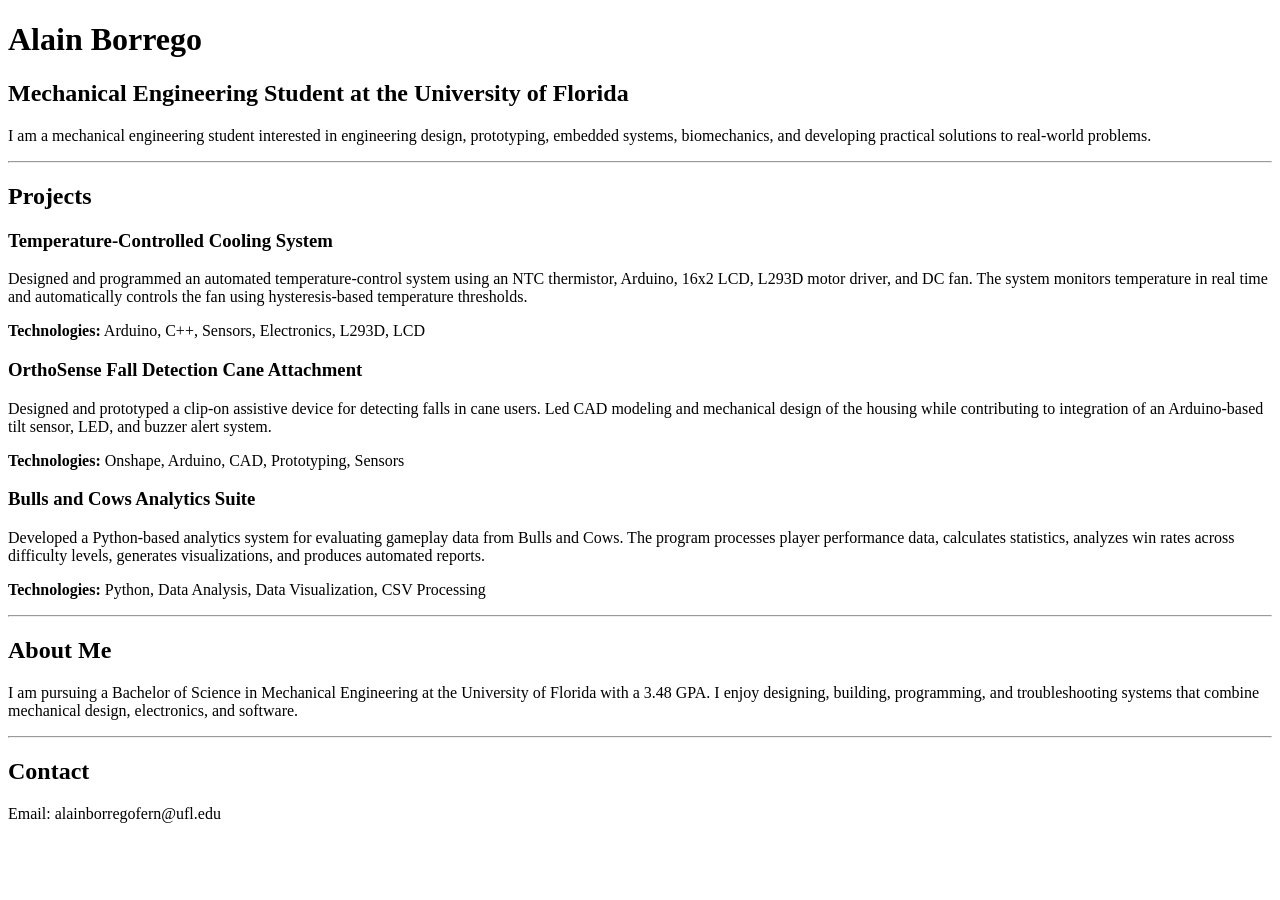
==== index.html @ 7f2467f6 "Create Portfolio Homepage" ====
<!DOCTYPE html>
<html lang="en">

<head>
    <meta charset="UTF-8">
    <meta name="viewport" content="width=device-width, initial-scale=1.0">

    <title>Alain Borrego | Mechanical Engineering</title>
</head>

<body>

    <h1>Alain Borrego</h1>

    <h2>Mechanical Engineering Student at the University of Florida</h2>

    <p>
        I am a mechanical engineering student interested in engineering design,
        prototyping, embedded systems, biomechanics, and developing practical
        solutions to real-world problems.
    </p>

    <hr>

    <h2>Projects</h2>

    <h3>Temperature-Controlled Cooling System</h3>

    <p>
        Designed and programmed an automated temperature-control system using
        an NTC thermistor, Arduino, 16x2 LCD, L293D motor driver, and DC fan.
        The system monitors temperature in real time and automatically controls
        the fan using hysteresis-based temperature thresholds.
    </p>

    <p>
        <strong>Technologies:</strong>
        Arduino, C++, Sensors, Electronics, L293D, LCD
    </p>


    <h3>OrthoSense Fall Detection Cane Attachment</h3>

    <p>
        Designed and prototyped a clip-on assistive device for detecting falls
        in cane users. Led CAD modeling and mechanical design of the housing
        while contributing to integration of an Arduino-based tilt sensor,
        LED, and buzzer alert system.
    </p>

    <p>
        <strong>Technologies:</strong>
        Onshape, Arduino, CAD, Prototyping, Sensors
    </p>


    <h3>Bulls and Cows Analytics Suite</h3>

    <p>
        Developed a Python-based analytics system for evaluating gameplay data
        from Bulls and Cows. The program processes player performance data,
        calculates statistics, analyzes win rates across difficulty levels,
        generates visualizations, and produces automated reports.
    </p>

    <p>
        <strong>Technologies:</strong>
        Python, Data Analysis, Data Visualization, CSV Processing
    </p>

    <hr>

    <h2>About Me</h2>

    <p>
        I am pursuing a Bachelor of Science in Mechanical Engineering at the
        University of Florida with a 3.48 GPA. I enjoy designing, building,
        programming, and troubleshooting systems that combine mechanical
        design, electronics, and software.
    </p>

    <hr>

    <h2>Contact</h2>

    <p>
        Email: alainborregofern@ufl.edu
    </p>

</body>

</html>
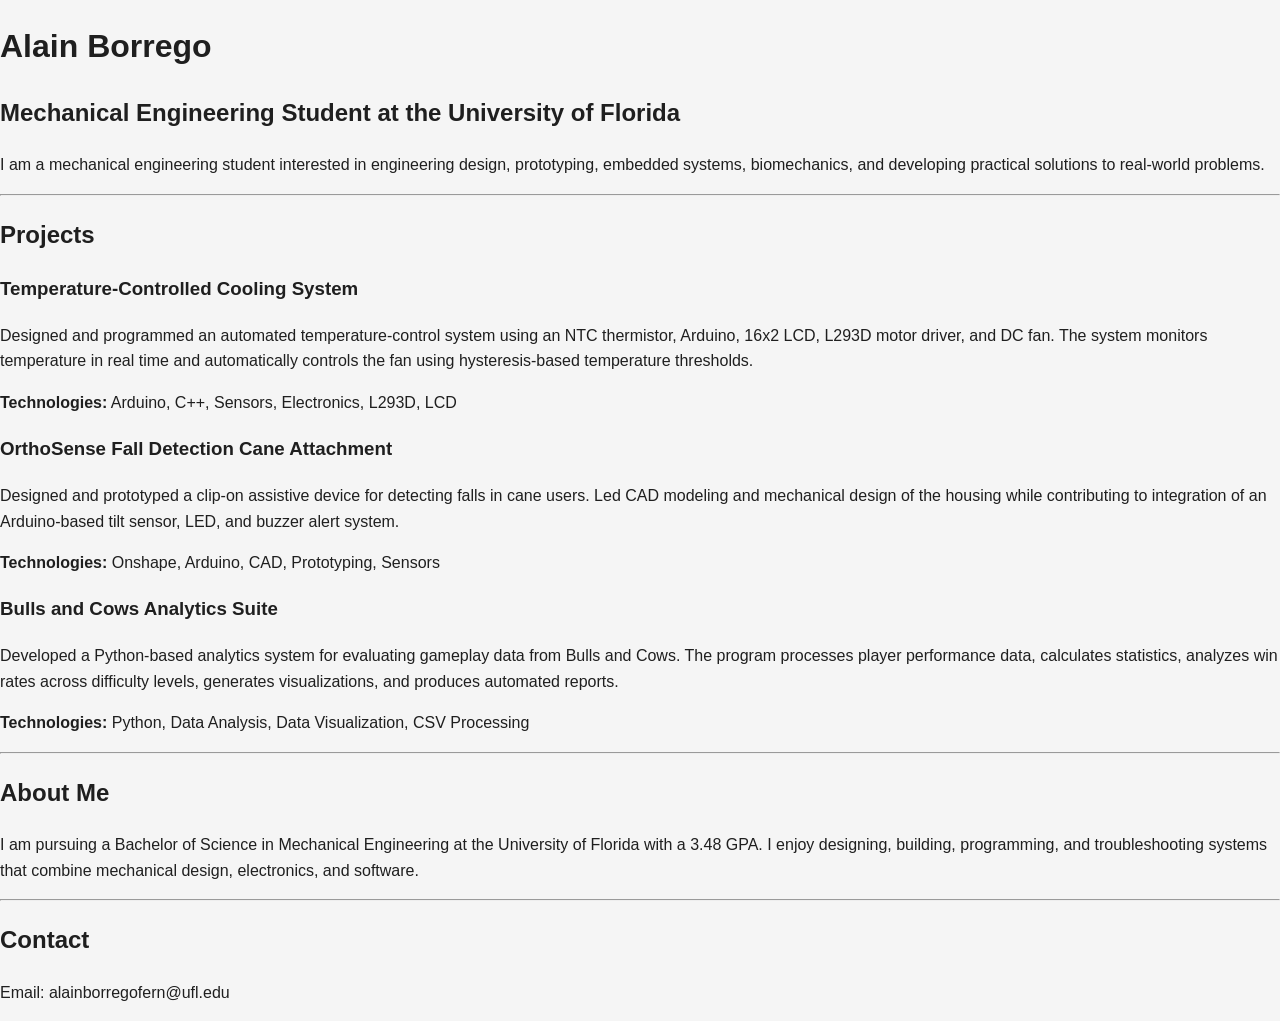
==== commit b751c356: "Update index.html" ====
--- a/index.html
+++ b/index.html
@@ -6,6 +6,7 @@
     <meta name="viewport" content="width=device-width, initial-scale=1.0">
 
     <title>Alain Borrego | Mechanical Engineering</title>
+    <link rel="stylesheet" href="style.css">
 </head>
 
 <body>
--- a/style.css
+++ b/style.css
@@ -0,0 +1,186 @@
+* {
+    box-sizing: border-box;
+}
+
+body {
+    margin: 0;
+    font-family: Arial, Helvetica, sans-serif;
+    background: #f5f5f5;
+    color: #1f1f1f;
+    line-height: 1.6;
+}
+
+header {
+    background: white;
+    border-bottom: 1px solid #ddd;
+    padding: 18px 8%;
+    display: flex;
+    justify-content: space-between;
+    align-items: center;
+    position: sticky;
+    top: 0;
+}
+
+header h1 {
+    margin: 0;
+    font-size: 1.2rem;
+}
+
+nav a {
+    margin-left: 20px;
+    text-decoration: none;
+    color: #1f1f1f;
+    font-weight: 600;
+}
+
+nav a:hover {
+    text-decoration: underline;
+}
+
+.hero {
+    min-height: 70vh;
+    display: flex;
+    align-items: center;
+    padding: 80px 8%;
+    background: white;
+}
+
+.hero-content {
+    max-width: 750px;
+}
+
+.eyebrow {
+    text-transform: uppercase;
+    letter-spacing: 2px;
+    font-size: 0.85rem;
+    font-weight: 700;
+}
+
+.hero h2 {
+    font-size: 3.2rem;
+    margin: 10px 0;
+}
+
+.hero h3 {
+    font-size: 1.5rem;
+    margin: 0 0 20px;
+    font-weight: 500;
+}
+
+.hero p {
+    font-size: 1.1rem;
+    max-width: 650px;
+}
+
+.button {
+    display: inline-block;
+    margin-top: 15px;
+    margin-right: 10px;
+    padding: 12px 18px;
+    border: 1px solid #1f1f1f;
+    text-decoration: none;
+    color: #1f1f1f;
+    font-weight: 700;
+}
+
+.button:hover {
+    background: #1f1f1f;
+    color: white;
+}
+
+section {
+    padding: 70px 8%;
+}
+
+section h2 {
+    font-size: 2rem;
+    margin-bottom: 30px;
+}
+
+.projects-grid {
+    display: grid;
+    grid-template-columns: repeat(3, 1fr);
+    gap: 25px;
+}
+
+.project-card {
+    background: white;
+    border: 1px solid #ddd;
+    padding: 25px;
+    min-height: 310px;
+    display: flex;
+    flex-direction: column;
+}
+
+.project-card h3 {
+    margin-top: 0;
+    font-size: 1.35rem;
+}
+
+.project-card p {
+    flex-grow: 1;
+}
+
+.project-card .tech {
+    font-size: 0.9rem;
+    font-weight: 700;
+    margin-top: 15px;
+}
+
+.project-card a {
+    margin-top: 15px;
+    text-decoration: none;
+    font-weight: 700;
+    color: #1f1f1f;
+}
+
+.project-card a:hover {
+    text-decoration: underline;
+}
+
+.about {
+    background: white;
+}
+
+.about p {
+    max-width: 800px;
+    font-size: 1.05rem;
+}
+
+.contact-links a {
+    margin-right: 18px;
+    text-decoration: none;
+    color: #1f1f1f;
+    font-weight: 700;
+}
+
+footer {
+    padding: 30px 8%;
+    border-top: 1px solid #ddd;
+    background: white;
+    font-size: 0.9rem;
+}
+
+@media (max-width: 900px) {
+    .projects-grid {
+        grid-template-columns: 1fr;
+    }
+
+    .hero h2 {
+        font-size: 2.4rem;
+    }
+
+    header {
+        flex-direction: column;
+        align-items: flex-start;
+    }
+
+    nav {
+        margin-top: 10px;
+    }
+
+    nav a {
+        margin-left: 0;
+        margin-right: 15px;
+    }
+}
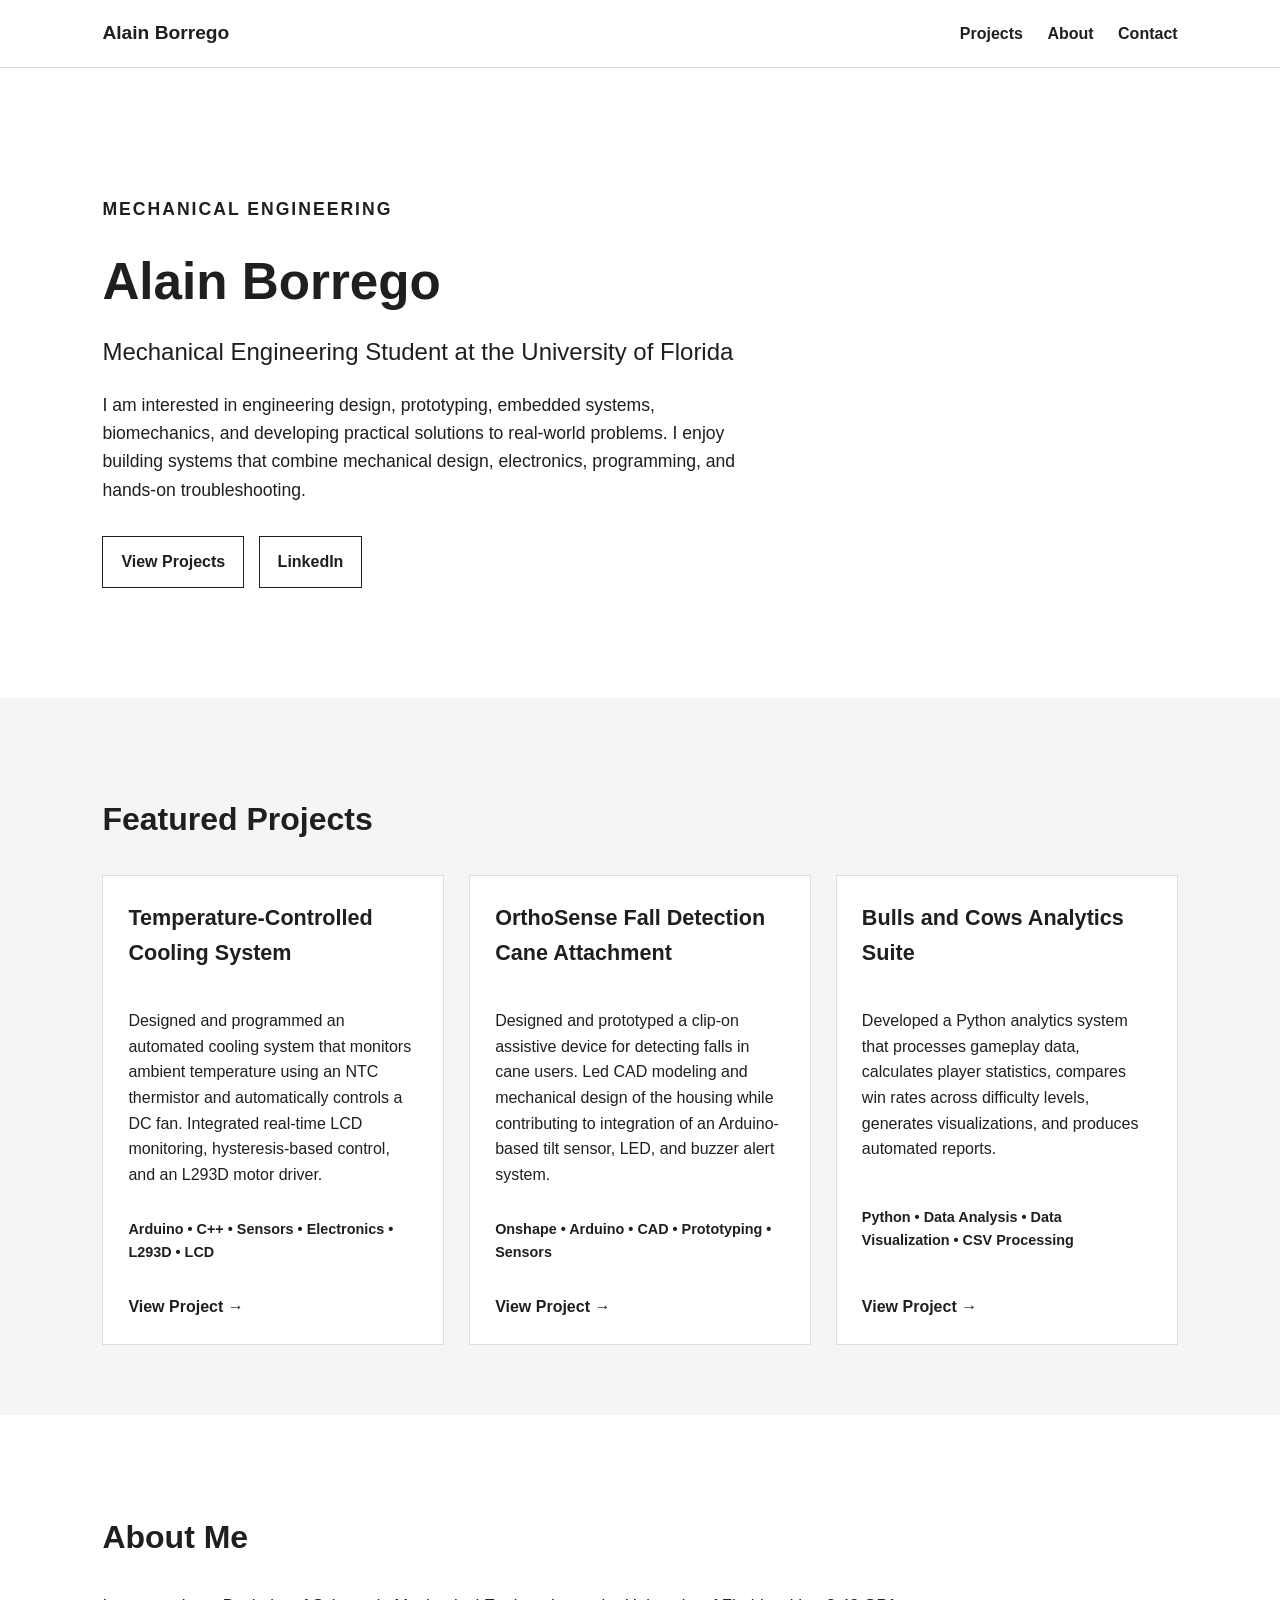
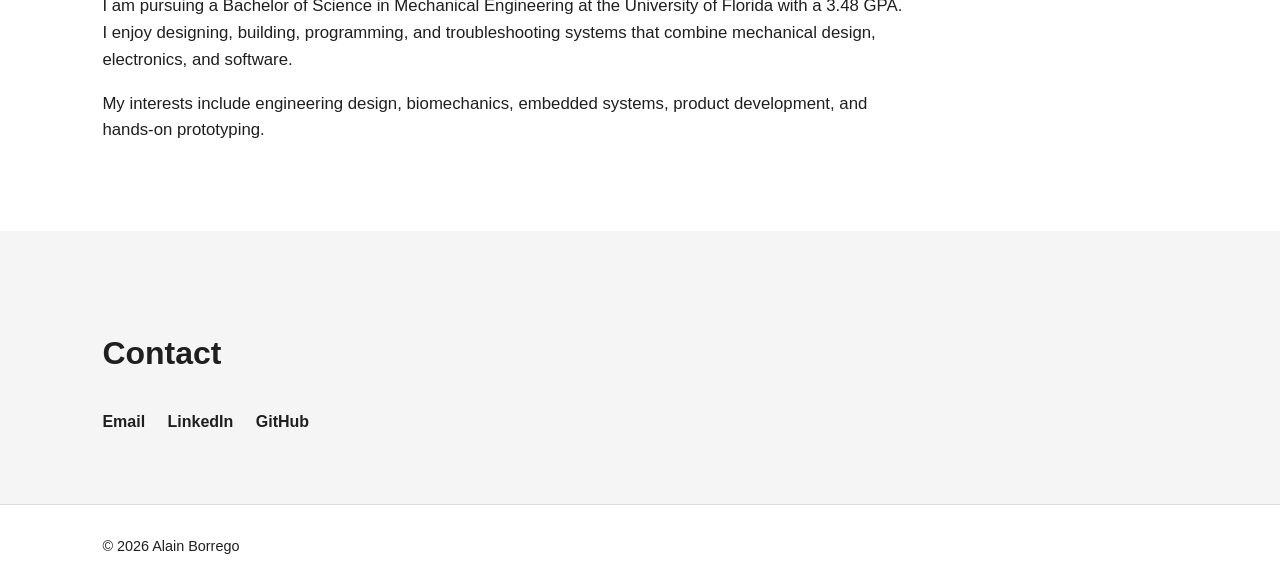
==== commit 48e3289d: "Update index.html" ====
--- a/index.html
+++ b/index.html
@@ -6,87 +6,171 @@
     <meta name="viewport" content="width=device-width, initial-scale=1.0">
 
     <title>Alain Borrego | Mechanical Engineering</title>
+
     <link rel="stylesheet" href="style.css">
 </head>
 
 <body>
 
-    <h1>Alain Borrego</h1>
+    <header>
+        <h1>Alain Borrego</h1>
 
-    <h2>Mechanical Engineering Student at the University of Florida</h2>
-
-    <p>
-        I am a mechanical engineering student interested in engineering design,
-        prototyping, embedded systems, biomechanics, and developing practical
-        solutions to real-world problems.
-    </p>
-
-    <hr>
-
-    <h2>Projects</h2>
-
-    <h3>Temperature-Controlled Cooling System</h3>
-
-    <p>
-        Designed and programmed an automated temperature-control system using
-        an NTC thermistor, Arduino, 16x2 LCD, L293D motor driver, and DC fan.
-        The system monitors temperature in real time and automatically controls
-        the fan using hysteresis-based temperature thresholds.
-    </p>
-
-    <p>
-        <strong>Technologies:</strong>
-        Arduino, C++, Sensors, Electronics, L293D, LCD
-    </p>
+        <nav>
+            <a href="#projects">Projects</a>
+            <a href="#about">About</a>
+            <a href="#contact">Contact</a>
+        </nav>
+    </header>
 
 
-    <h3>OrthoSense Fall Detection Cane Attachment</h3>
+    <section class="hero">
 
-    <p>
-        Designed and prototyped a clip-on assistive device for detecting falls
-        in cane users. Led CAD modeling and mechanical design of the housing
-        while contributing to integration of an Arduino-based tilt sensor,
-        LED, and buzzer alert system.
-    </p>
+        <div class="hero-content">
 
-    <p>
-        <strong>Technologies:</strong>
-        Onshape, Arduino, CAD, Prototyping, Sensors
-    </p>
+            <p class="eyebrow">Mechanical Engineering</p>
+
+            <h2>Alain Borrego</h2>
+
+            <h3>Mechanical Engineering Student at the University of Florida</h3>
+
+            <p>
+                I am interested in engineering design, prototyping, embedded systems,
+                biomechanics, and developing practical solutions to real-world problems.
+                I enjoy building systems that combine mechanical design, electronics,
+                programming, and hands-on troubleshooting.
+            </p>
+
+            <a class="button" href="#projects">View Projects</a>
+
+            <a class="button"
+               href="https://www.linkedin.com/in/alainborregof/"
+               target="_blank">
+               LinkedIn
+            </a>
+
+        </div>
+
+    </section>
 
 
-    <h3>Bulls and Cows Analytics Suite</h3>
+    <section id="projects">
 
-    <p>
-        Developed a Python-based analytics system for evaluating gameplay data
-        from Bulls and Cows. The program processes player performance data,
-        calculates statistics, analyzes win rates across difficulty levels,
-        generates visualizations, and produces automated reports.
-    </p>
+        <h2>Featured Projects</h2>
 
-    <p>
-        <strong>Technologies:</strong>
-        Python, Data Analysis, Data Visualization, CSV Processing
-    </p>
+        <div class="projects-grid">
 
-    <hr>
 
-    <h2>About Me</h2>
+            <div class="project-card">
 
-    <p>
-        I am pursuing a Bachelor of Science in Mechanical Engineering at the
-        University of Florida with a 3.48 GPA. I enjoy designing, building,
-        programming, and troubleshooting systems that combine mechanical
-        design, electronics, and software.
-    </p>
+                <h3>Temperature-Controlled Cooling System</h3>
 
-    <hr>
+                <p>
+                    Designed and programmed an automated cooling system that monitors
+                    ambient temperature using an NTC thermistor and automatically controls
+                    a DC fan. Integrated real-time LCD monitoring, hysteresis-based control,
+                    and an L293D motor driver.
+                </p>
 
-    <h2>Contact</h2>
+                <p class="tech">
+                    Arduino • C++ • Sensors • Electronics • L293D • LCD
+                </p>
 
-    <p>
-        Email: alainborregofern@ufl.edu
-    </p>
+                <a href="#">View Project →</a>
+
+            </div>
+
+
+            <div class="project-card">
+
+                <h3>OrthoSense Fall Detection Cane Attachment</h3>
+
+                <p>
+                    Designed and prototyped a clip-on assistive device for detecting falls
+                    in cane users. Led CAD modeling and mechanical design of the housing
+                    while contributing to integration of an Arduino-based tilt sensor,
+                    LED, and buzzer alert system.
+                </p>
+
+                <p class="tech">
+                    Onshape • Arduino • CAD • Prototyping • Sensors
+                </p>
+
+                <a href="#">View Project →</a>
+
+            </div>
+
+
+            <div class="project-card">
+
+                <h3>Bulls and Cows Analytics Suite</h3>
+
+                <p>
+                    Developed a Python analytics system that processes gameplay data,
+                    calculates player statistics, compares win rates across difficulty
+                    levels, generates visualizations, and produces automated reports.
+                </p>
+
+                <p class="tech">
+                    Python • Data Analysis • Data Visualization • CSV Processing
+                </p>
+
+                <a href="#">View Project →</a>
+
+            </div>
+
+
+        </div>
+
+    </section>
+
+
+    <section id="about" class="about">
+
+        <h2>About Me</h2>
+
+        <p>
+            I am pursuing a Bachelor of Science in Mechanical Engineering at the
+            University of Florida with a 3.48 GPA. I enjoy designing, building,
+            programming, and troubleshooting systems that combine mechanical design,
+            electronics, and software.
+        </p>
+
+        <p>
+            My interests include engineering design, biomechanics, embedded systems,
+            product development, and hands-on prototyping.
+        </p>
+
+    </section>
+
+
+    <section id="contact">
+
+        <h2>Contact</h2>
+
+        <div class="contact-links">
+
+            <a href="mailto:alainborregofern@ufl.edu">
+                Email
+            </a>
+
+            <a href="https://www.linkedin.com/in/alainborregof/"
+               target="_blank">
+                LinkedIn
+            </a>
+
+            <a href="https://github.com/alainborrego"
+               target="_blank">
+                GitHub
+            </a>
+
+        </div>
+
+    </section>
+
+
+    <footer>
+        © 2026 Alain Borrego
+    </footer>
 
 </body>
 
